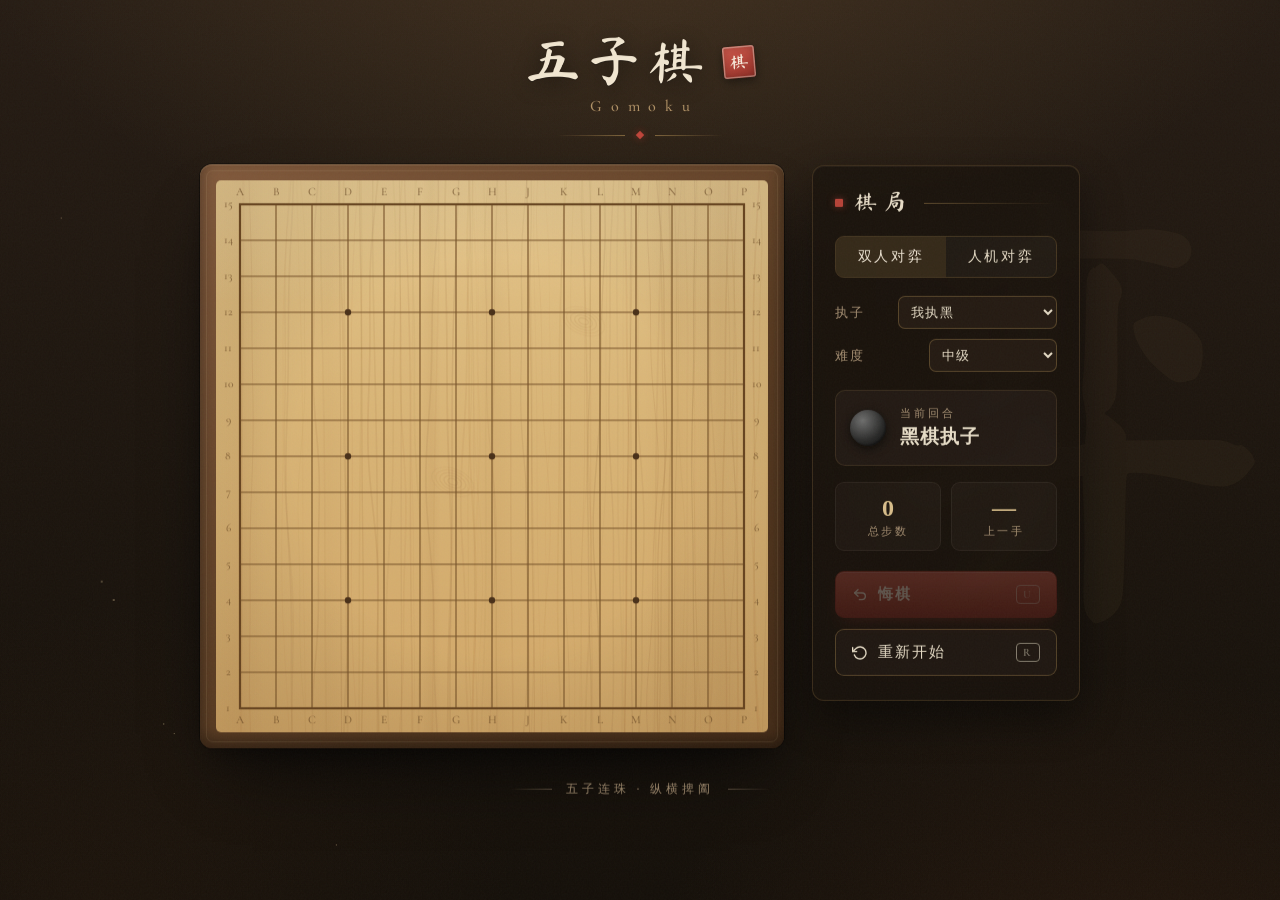
==== index.html @ f5d1ad4b "Add files via upload" ====
<!DOCTYPE html>
<html lang="zh-CN">
<head>
<meta charset="UTF-8">
<meta http-equiv="refresh" content="0; url=gomoku.html">
<title>五子棋 · Gomoku</title>
</head>
<body>
<p>正在加载五子棋游戏… 如未自动跳转，请<a href="gomoku.html">点击此处</a>。</p>
</body>
</html>
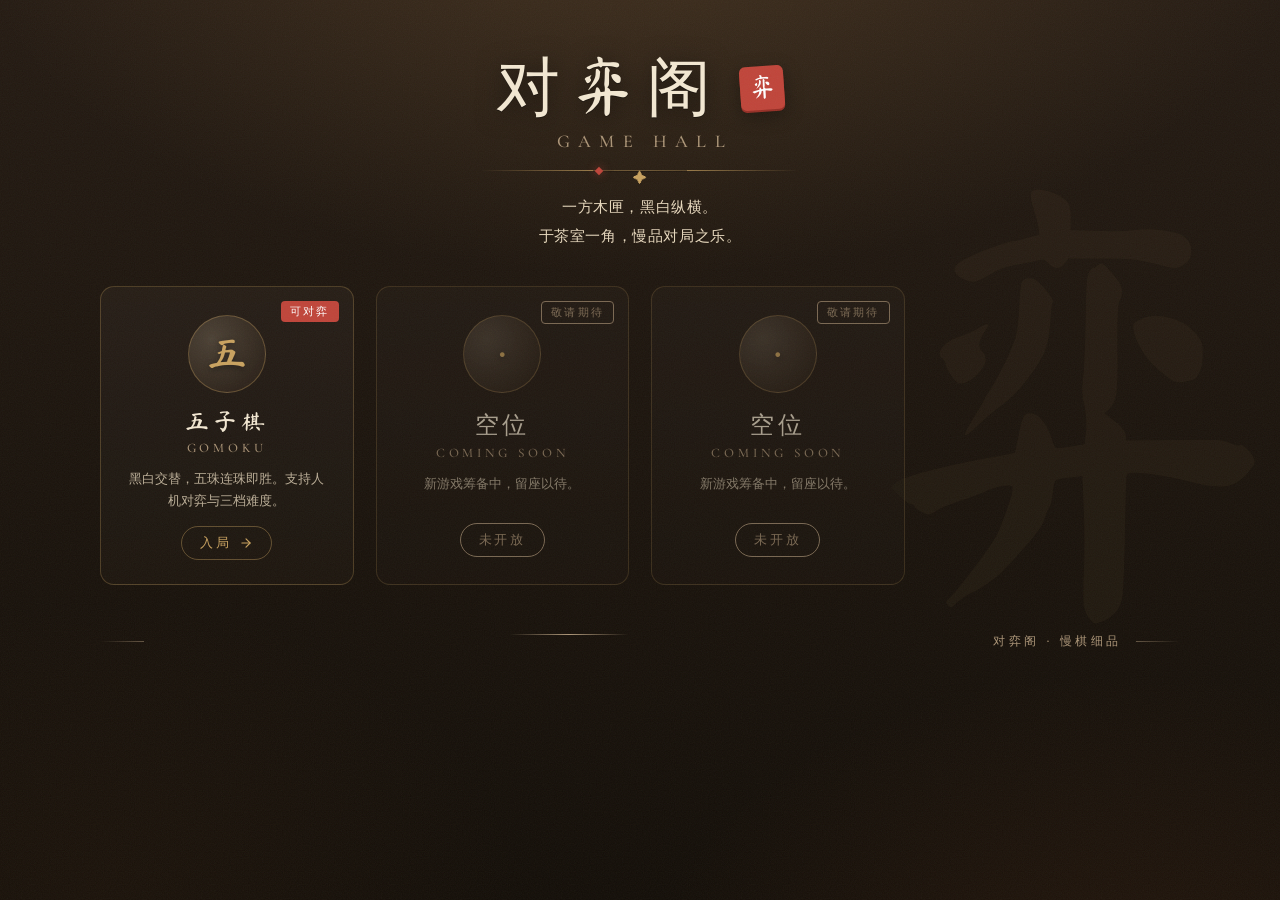
==== commit ee416538: "Add files via upload" ====
--- a/index.html
+++ b/index.html
@@ -2,10 +2,325 @@
 <html lang="zh-CN">
 <head>
 <meta charset="UTF-8">
-<meta http-equiv="refresh" content="0; url=gomoku.html">
-<title>五子棋 · Gomoku</title>
+<meta name="viewport" content="width=device-width, initial-scale=1.0">
+<title>对弈阁 · Game Hall</title>
+<link rel="stylesheet" href="styles.css">
+<style>
+  /* 大厅页专属样式：复用 styles.css 的色板与字体，保持水墨茶室风格 */
+  .hall {
+    position: relative;
+    z-index: 2;
+    width: 100%;
+    max-width: 1080px;
+    margin: 0 auto;
+    padding: 8px 0 40px;
+  }
+
+  .hall-header {
+    text-align: center;
+    margin: 18px 0 8px;
+  }
+  .hall-header .title-row {
+    display: inline-flex;
+    align-items: center;
+    gap: 18px;
+  }
+  .hall-header h1 {
+    font-size: clamp(40px, 7vw, 64px);
+    color: var(--ivory);
+    letter-spacing: 0.18em;
+    line-height: 1;
+  }
+  .hall-header .seal {
+    display: inline-flex;
+    align-items: center;
+    justify-content: center;
+    width: 44px;
+    height: 44px;
+    background: var(--cinnabar);
+    color: #fff;
+    font-family: "Ma Shan Zheng", "STKaiti", serif;
+    font-size: 26px;
+    border-radius: 6px;
+    box-shadow: 0 2px 0 var(--cinnabar-dk), 0 6px 18px rgba(0,0,0,.35);
+    transform: rotate(-4deg);
+  }
+  .hall-header .subtitle {
+    margin-top: 10px;
+    font-size: clamp(14px, 1.6vw, 18px);
+    letter-spacing: 0.45em;
+    color: var(--ivory-dim);
+    text-transform: uppercase;
+  }
+  .hall-header .deco {
+    margin: 18px auto 0;
+    width: 60%;
+    max-width: 320px;
+    height: 1px;
+    background: linear-gradient(90deg, transparent, var(--bronze) 50%, transparent);
+    position: relative;
+  }
+  .hall-header .deco::before {
+    content: "✦";
+    position: absolute;
+    left: 50%;
+    top: 50%;
+    transform: translate(-50%, -50%);
+    background: var(--bg-solid, #1a130c);
+    color: var(--bronze);
+    padding: 0 12px;
+    font-size: 14px;
+  }
+
+  .hall-intro {
+    text-align: center;
+    margin: 22px auto 36px;
+    max-width: 560px;
+    color: var(--ivory-soft);
+    font-size: 15px;
+    line-height: 1.9;
+    letter-spacing: 0.04em;
+  }
+
+  /* — 游戏卡片网格 — */
+  .games-grid {
+    display: grid;
+    grid-template-columns: repeat(auto-fill, minmax(240px, 1fr));
+    gap: 22px;
+    margin-top: 10px;
+  }
+
+  .game-card {
+    position: relative;
+    display: flex;
+    flex-direction: column;
+    align-items: center;
+    padding: 28px 22px 24px;
+    background:
+      linear-gradient(180deg, rgba(247, 230, 196, 0.06), rgba(247, 230, 196, 0.02)),
+      var(--panel);
+    border: 1px solid rgba(201, 162, 95, 0.28);
+    border-radius: 14px;
+    text-decoration: none;
+    color: var(--ivory);
+    cursor: pointer;
+    overflow: hidden;
+    transition: transform .35s cubic-bezier(.2,.7,.2,1), border-color .35s, box-shadow .35s;
+  }
+  .game-card::before {
+    content: "";
+    position: absolute;
+    inset: 0;
+    background: radial-gradient(180px 120px at 50% -10%, rgba(222, 168, 96, 0.18), transparent 70%);
+    opacity: 0;
+    transition: opacity .4s;
+    pointer-events: none;
+  }
+  .game-card:hover {
+    transform: translateY(-4px);
+    border-color: var(--bronze);
+    box-shadow: 0 14px 32px rgba(0,0,0,.4), 0 0 0 1px rgba(201,162,95,.4);
+  }
+  .game-card:hover::before { opacity: 1; }
+
+  .game-card .symbol {
+    width: 78px;
+    height: 78px;
+    display: flex;
+    align-items: center;
+    justify-content: center;
+    border-radius: 50%;
+    background: radial-gradient(circle at 30% 30%, rgba(255,235,200,.18), rgba(40,28,18,.6));
+    border: 1px solid rgba(201,162,95,.35);
+    font-family: "Ma Shan Zheng", "STKaiti", serif;
+    font-size: 40px;
+    color: var(--bronze);
+    margin-bottom: 16px;
+    text-shadow: 0 2px 6px rgba(0,0,0,.4);
+  }
+
+  .game-card .name {
+    font-size: 24px;
+    letter-spacing: 0.15em;
+    margin-bottom: 4px;
+  }
+  .game-card .latin {
+    font-size: 13px;
+    letter-spacing: 0.3em;
+    color: var(--ivory-dim);
+    text-transform: uppercase;
+    margin-bottom: 12px;
+  }
+  .game-card .desc {
+    font-size: 13px;
+    color: var(--ivory-soft);
+    opacity: 0.78;
+    line-height: 1.7;
+    text-align: center;
+    margin-bottom: 14px;
+    min-height: 36px;
+  }
+  .game-card .enter {
+    display: inline-flex;
+    align-items: center;
+    gap: 8px;
+    font-size: 13px;
+    letter-spacing: 0.2em;
+    color: var(--bronze);
+    padding: 7px 18px;
+    border: 1px solid rgba(201,162,95,.4);
+    border-radius: 999px;
+    transition: background .3s, color .3s;
+  }
+  .game-card:hover .enter {
+    background: var(--bronze);
+    color: var(--ink);
+  }
+  .game-card .enter svg {
+    width: 14px;
+    height: 14px;
+  }
+
+  /* 卡片右上角的状态徽章 */
+  .game-card .badge {
+    position: absolute;
+    top: 14px;
+    right: 14px;
+    font-size: 11px;
+    letter-spacing: 0.2em;
+    padding: 3px 9px;
+    border-radius: 4px;
+    background: var(--cinnabar);
+    color: #fff;
+  }
+  .game-card .badge.soon {
+    background: transparent;
+    border: 1px solid var(--ivory-dim);
+    color: var(--ivory-dim);
+  }
+
+  /* 占位卡：未上线游戏 */
+  .game-card.coming {
+    cursor: default;
+    opacity: 0.65;
+  }
+  .game-card.coming:hover {
+    transform: none;
+    border-color: rgba(201, 162, 95, 0.28);
+    box-shadow: none;
+  }
+  .game-card.coming:hover::before { opacity: 0; }
+  .game-card.coming .enter {
+    border-color: var(--ivory-dim);
+    color: var(--ivory-dim);
+  }
+
+  .hall-footer {
+    text-align: center;
+    margin-top: 48px;
+    color: var(--ivory-dim);
+    font-size: 12px;
+    letter-spacing: 0.3em;
+  }
+  .hall-footer .line {
+    display: block;
+    width: 120px;
+    height: 1px;
+    margin: 0 auto 14px;
+    background: linear-gradient(90deg, transparent, var(--ivory-dim), transparent);
+  }
+
+  @media (max-width: 560px) {
+    .games-grid { grid-template-columns: 1fr; }
+    .hall-header h1 { font-size: 44px; }
+  }
+</style>
 </head>
 <body>
-<p>正在加载五子棋游戏… 如未自动跳转，请<a href="gomoku.html">点击此处</a>。</p>
+
+<div class="watermark" aria-hidden="true">弈</div>
+<div class="motes" id="motes" aria-hidden="true"></div>
+<div class="grain" aria-hidden="true"></div>
+
+<main class="hall">
+  <header class="hall-header">
+    <div class="title-row">
+      <h1 class="brush">对弈阁</h1>
+      <span class="seal" aria-hidden="true">弈</span>
+    </div>
+    <div class="subtitle latin">Game Hall</div>
+    <div class="deco"><span></span></div>
+  </header>
+
+  <p class="hall-intro">
+    一方木匣，黑白纵横。<br>
+    于茶室一角，慢品对局之乐。
+  </p>
+
+  <!--
+    游戏入口卡片：
+    · 已上线游戏移除 .coming 类，链接指向对应页面，并将徽章文字改为 "可对弈"
+    · 新增游戏：复制下方 <a class="game-card"> 块，替换 symbol/name/latin/desc/href 即可
+  -->
+  <section class="games-grid" aria-label="游戏列表">
+
+    <a class="game-card" href="gomoku.html">
+      <span class="badge">可对弈</span>
+      <div class="symbol">五</div>
+      <div class="name brush">五子棋</div>
+      <div class="latin">Gomoku</div>
+      <p class="desc">黑白交替，五珠连珠即胜。支持人机对弈与三档难度。</p>
+      <span class="enter">
+        入局
+        <svg viewBox="0 0 24 24" fill="none" stroke="currentColor" stroke-width="2" stroke-linecap="round" stroke-linejoin="round"><path d="M5 12h14"/><path d="m12 5 7 7-7 7"/></svg>
+      </span>
+    </a>
+
+    <a class="game-card coming" href="#" aria-disabled="true">
+      <span class="badge soon">敬请期待</span>
+      <div class="symbol">·</div>
+      <div class="name brush">空位</div>
+      <div class="latin">Coming Soon</div>
+      <p class="desc">新游戏筹备中，留座以待。</p>
+      <span class="enter">未开放</span>
+    </a>
+
+    <a class="game-card coming" href="#" aria-disabled="true">
+      <span class="badge soon">敬请期待</span>
+      <div class="symbol">·</div>
+      <div class="name brush">空位</div>
+      <div class="latin">Coming Soon</div>
+      <p class="desc">新游戏筹备中，留座以待。</p>
+      <span class="enter">未开放</span>
+    </a>
+
+  </section>
+
+  <footer class="hall-footer">
+    <span class="line"></span>
+    对弈阁 · 慢棋细品
+  </footer>
+</main>
+
+<script>
+  // 复用 gomoku.html 的浮尘氛围生成逻辑，保持视觉一致
+  (function () {
+    var motes = document.getElementById('motes');
+    if (!motes) return;
+    var N = 18;
+    for (var i = 0; i < N; i++) {
+      var m = document.createElement('span');
+      m.className = 'mote';
+      var size = 2 + Math.random() * 3;
+      m.style.width = size + 'px';
+      m.style.height = size + 'px';
+      m.style.left = (Math.random() * 100) + '%';
+      m.style.animationDuration = (14 + Math.random() * 16) + 's';
+      m.style.animationDelay = (-Math.random() * 20) + 's';
+      motes.appendChild(m);
+    }
+  })();
+</script>
+
 </body>
 </html>
--- a/styles.css
+++ b/styles.css
@@ -0,0 +1,590 @@
+/* 五子棋样式：由 gomoku.html 内联样式拆分而来（2026-09-28 结构优化） */
+
+/* 本地子集字体：覆盖页面全部中文用字与西文字母/数字，由 css2 text= 参数子集化生成 */
+@font-face {
+  font-family: 'Ma Shan Zheng';
+  font-style: normal;
+  font-weight: 400;
+  font-display: swap;
+  src: url(fonts/mashanzheng-400-0.woff2) format('woff2');
+  unicode-range: U+4e00, U+4e0a, U+4e86, U+4e94, U+4f60, U+518d, U+51fb, U+5229, U+524d, U+52a0, U+52a8, U+53d6, U+5408, U+548c, U+56de, U+5728, U+5904, U+5982, U+59cb, U+5b50, U+5c40, U+5df2, U+5e73, U+5f00, U+5f08, U+5f53, U+5f97, U+603b, U+606d, U+6094, U+620f, U+624b, U+6267, U+636d, U+63e1, U+6570, U+65b0, U+672a, U+6765, U+68cb, U+6a2a, U+6b63-6b65, U+6e38, U+6ee1, U+70b9, U+73e0, U+7535, U+767d, U+76d8, U+7eb5, U+80dc, U+8111, U+81ea, U+83b7, U+8a00, U+8bf7, U+8d62, U+8df3, U+8f6c, U+8f7d, U+8fde, U+91cd, U+9616, U+9ed1;
+}
+@font-face {
+  font-family: 'Cormorant Garamond';
+  font-style: normal;
+  font-weight: 500;
+  font-display: swap;
+  src: url(fonts/cormorant-500-0.woff2) format('woff2');
+  unicode-range: U+30-39, U+41-5a, U+6b, U+6d, U+6f, U+75;
+}
+@font-face {
+  font-family: 'Cormorant Garamond';
+  font-style: normal;
+  font-weight: 600;
+  font-display: swap;
+  src: url(fonts/cormorant-600-1.woff2) format('woff2');
+  unicode-range: U+30-39, U+41-5a, U+6b, U+6d, U+6f, U+75;
+}
+
+* { margin: 0; padding: 0; box-sizing: border-box; }
+
+:root {
+  /* — warm tea-house palette — */
+  --ivory:       #f3e8d2;
+  --ivory-soft:  #e7d8bd;
+  --ivory-dim:   #ad9678;
+  --bronze:      #c9a25f;
+  --cinnabar:    #c0453a;
+  --cinnabar-hi: #d25a4c;
+  --cinnabar-dk: #962f26;
+  --ink:         #2a1c10;
+  --line:        #6f4c26;
+  --panel:       rgba(25, 18, 12, 0.82);
+}
+
+html, body {
+  height: 100%;
+}
+
+body {
+  font-family: "Noto Serif SC", "Songti SC", "STSong", "SimSun", serif;
+  color: var(--ivory);
+  background:
+    radial-gradient(1100px 620px at 50% -12%, rgba(222, 168, 96, 0.17), transparent 62%),
+    radial-gradient(820px 560px at 88% 112%, rgba(158, 82, 42, 0.12), transparent 60%),
+    radial-gradient(700px 500px at 8% 100%, rgba(120, 70, 35, 0.08), transparent 60%),
+    linear-gradient(180deg, #241a12 0%, #1a130c 55%, #130e08 100%);
+  background-attachment: fixed;
+  overflow-x: hidden;
+  user-select: none;
+  -webkit-user-select: none;
+  min-height: 100vh;
+  display: flex;
+  flex-direction: column;
+  align-items: center;
+  padding: 30px 20px 26px;
+}
+
+.brush { font-family: "Ma Shan Zheng", "STKaiti", "KaiTi", serif; font-weight: 400; }
+.latin { font-family: "Cormorant Garamond", Georgia, "Times New Roman", serif; }
+
+/* ---- atmosphere layers ---- */
+.watermark {
+  position: fixed;
+  right: -3vmin;
+  top: 46%;
+  transform: translateY(-50%);
+  font-family: "Ma Shan Zheng", "STKaiti", serif;
+  font-size: 52vmin;
+  line-height: 1;
+  color: rgba(201, 162, 95, 0.05);
+  pointer-events: none;
+  z-index: 0;
+}
+
+.motes {
+  position: fixed;
+  inset: 0;
+  overflow: hidden;
+  pointer-events: none;
+  z-index: 1;
+}
+.mote {
+  position: absolute;
+  top: 102%;
+  border-radius: 50%;
+  background: radial-gradient(circle, rgba(255, 226, 175, 0.9), rgba(255, 210, 150, 0));
+  animation: floatUp linear infinite;
+}
+@keyframes floatUp {
+  0%   { transform: translate(0, 0); opacity: 0; }
+  8%   { opacity: 0.85; }
+  50%  { transform: translate(26px, -55vh); opacity: 0.6; }
+  92%  { opacity: 0.4; }
+  100% { transform: translate(-14px, -108vh); opacity: 0; }
+}
+
+.grain {
+  position: fixed;
+  inset: -60%;
+  width: 220%;
+  height: 220%;
+  pointer-events: none;
+  z-index: 90;
+  opacity: 0.055;
+  background-image: url("data:image/svg+xml,%3Csvg xmlns='http://www.w3.org/2000/svg' width='180' height='180'%3E%3Cfilter id='n'%3E%3CfeTurbulence type='fractalNoise' baseFrequency='0.85' numOctaves='2' stitchTiles='stitch'/%3E%3C/filter%3E%3Crect width='100%25' height='100%25' filter='url(%23n)'/%3E%3C/svg%3E");
+  animation: grainShift 0.9s steps(4) infinite;
+}
+@keyframes grainShift {
+  0%   { transform: translate(0, 0); }
+  25%  { transform: translate(-2%, 3%); }
+  50%  { transform: translate(3%, -2%); }
+  75%  { transform: translate(-3%, -3%); }
+  100% { transform: translate(0, 0); }
+}
+
+header, .game-wrap, footer { position: relative; z-index: 2; }
+
+/* ---- entrance ---- */
+@keyframes riseIn {
+  from { opacity: 0; transform: translateY(18px); }
+  to   { opacity: 1; transform: translateY(0); }
+}
+header         { animation: riseIn 0.85s cubic-bezier(0.22, 0.7, 0.2, 1) 0.05s both; }
+.board-container { animation: riseIn 0.9s cubic-bezier(0.22, 0.7, 0.2, 1) 0.18s both; }
+.panel         { animation: riseIn 0.9s cubic-bezier(0.22, 0.7, 0.2, 1) 0.32s both; }
+footer         { animation: riseIn 0.9s cubic-bezier(0.22, 0.7, 0.2, 1) 0.5s both; }
+
+/* ---- header ---- */
+header { text-align: center; margin-bottom: 26px; }
+
+.title-row {
+  display: flex;
+  align-items: center;
+  justify-content: center;
+  gap: 14px;
+}
+
+h1 {
+  font-size: clamp(38px, 6.5vw, 56px);
+  letter-spacing: 0.1em;
+  color: var(--ivory);
+  text-shadow: 0 3px 24px rgba(0, 0, 0, 0.55), 0 1px 0 rgba(0, 0, 0, 0.4);
+}
+
+.seal-sm {
+  flex-shrink: 0;
+  width: 32px;
+  height: 32px;
+  display: grid;
+  place-items: center;
+  background: linear-gradient(160deg, var(--cinnabar-hi), var(--cinnabar-dk));
+  color: #f8ebdb;
+  font-family: "Ma Shan Zheng", "STKaiti", serif;
+  font-size: 19px;
+  border-radius: 3px;
+  transform: rotate(-5deg);
+  box-shadow:
+    0 3px 10px rgba(0, 0, 0, 0.45),
+    inset 0 0 0 1.5px rgba(248, 235, 219, 0.4),
+    inset 0 0 10px rgba(0, 0, 0, 0.28);
+}
+
+.subtitle {
+  margin-top: 2px;
+  font-size: 16px;
+  font-weight: 500;
+  letter-spacing: 0.55em;
+  margin-left: 0.55em;
+  color: #b39468;
+}
+
+.deco {
+  display: flex;
+  align-items: center;
+  justify-content: center;
+  gap: 12px;
+  margin-top: 16px;
+}
+.deco::before, .deco::after {
+  content: "";
+  width: 70px;
+  height: 1px;
+  background: linear-gradient(90deg, transparent, rgba(201, 162, 95, 0.55));
+}
+.deco::after { background: linear-gradient(90deg, rgba(201, 162, 95, 0.55), transparent); }
+.deco span {
+  width: 6px;
+  height: 6px;
+  background: var(--cinnabar);
+  transform: rotate(45deg);
+  box-shadow: 0 0 8px rgba(192, 69, 58, 0.6);
+}
+
+.game-wrap {
+  display: flex;
+  gap: 28px;
+  align-items: flex-start;
+  flex-wrap: wrap;
+  justify-content: center;
+}
+
+/* ---- board frame (rosewood) ---- */
+.board-container {
+  position: relative;
+  padding: 16px;
+  border-radius: 12px;
+  background: linear-gradient(145deg, #835b3c 0%, #5b3c22 55%, #442b17 100%);
+  box-shadow:
+    0 38px 75px -26px rgba(0, 0, 0, 0.8),
+    0 12px 28px -12px rgba(0, 0, 0, 0.6),
+    inset 0 1px 0 rgba(255, 222, 175, 0.25),
+    inset 0 -7px 16px rgba(0, 0, 0, 0.45),
+    0 0 0 1px rgba(0, 0, 0, 0.45);
+}
+.board-container::before {
+  content: "";
+  position: absolute;
+  inset: 6px;
+  border: 1px solid rgba(255, 226, 180, 0.09);
+  border-radius: 7px;
+  pointer-events: none;
+}
+
+canvas {
+  display: block;
+  cursor: crosshair;
+  border-radius: 5px;
+  width: 552px;
+  max-width: 100%;
+  height: auto;
+}
+
+/* ---- side panel (dark lacquer) ---- */
+.panel {
+  width: 268px;
+  background: var(--panel);
+  border: 1px solid rgba(201, 162, 95, 0.2);
+  border-radius: 12px;
+  padding: 24px 22px;
+  backdrop-filter: blur(10px);
+  -webkit-backdrop-filter: blur(10px);
+  box-shadow:
+    0 18px 44px rgba(0, 0, 0, 0.5),
+    inset 0 1px 0 rgba(255, 235, 200, 0.06);
+}
+
+.panel-head {
+  display: flex;
+  align-items: center;
+  gap: 11px;
+  margin-bottom: 20px;
+}
+.panel-head .mark {
+  width: 8px;
+  height: 8px;
+  background: var(--cinnabar);
+  border-radius: 1px;
+  box-shadow: 0 0 7px rgba(192, 69, 58, 0.55);
+}
+.panel-head h3 {
+  font-size: 23px;
+  letter-spacing: 0.28em;
+  color: var(--ivory);
+}
+.panel-head .line {
+  flex: 1;
+  height: 1px;
+  background: linear-gradient(90deg, rgba(201, 162, 95, 0.4), transparent);
+}
+
+.status-card {
+  display: flex;
+  align-items: center;
+  gap: 14px;
+  padding: 15px 14px;
+  background: rgba(243, 232, 210, 0.04);
+  border: 1px solid rgba(201, 162, 95, 0.15);
+  border-radius: 10px;
+  margin-bottom: 16px;
+}
+
+.stone-indicator {
+  width: 36px;
+  height: 36px;
+  border-radius: 50%;
+  flex-shrink: 0;
+  box-shadow: 0 3px 9px rgba(0, 0, 0, 0.6), inset -1px -1px 2px rgba(0, 0, 0, 0.4);
+}
+.stone-black {
+  background: radial-gradient(circle at 35% 30%, #737373, #2c2c2c 58%, #050505);
+}
+.stone-white {
+  background: radial-gradient(circle at 35% 30%, #ffffff, #ececec 55%, #b4b4b4);
+}
+
+.status-text { flex: 1; min-width: 0; }
+.status-text .label {
+  font-size: 11px;
+  color: var(--ivory-dim);
+  letter-spacing: 0.28em;
+}
+.status-text .value {
+  font-size: 19px;
+  font-weight: 700;
+  margin-top: 3px;
+  letter-spacing: 0.06em;
+}
+
+.stats {
+  display: grid;
+  grid-template-columns: 1fr 1fr;
+  gap: 10px;
+  margin-bottom: 20px;
+}
+.stat-box {
+  text-align: center;
+  padding: 12px 8px 11px;
+  background: rgba(243, 232, 210, 0.03);
+  border: 1px solid rgba(243, 232, 210, 0.06);
+  border-radius: 9px;
+}
+.stat-box .num {
+  font-size: 24px;
+  font-weight: 600;
+  color: #e3c892;
+  line-height: 1.1;
+}
+.stat-box .name {
+  font-size: 11px;
+  color: var(--ivory-dim);
+  letter-spacing: 0.22em;
+  margin-top: 3px;
+}
+
+.controls { display: flex; flex-direction: column; gap: 11px; }
+
+/* ---- 对弈模式切换 ---- */
+.modes {
+  display: flex;
+  margin-bottom: 18px;
+  border: 1px solid rgba(201, 162, 95, 0.25);
+  border-radius: 9px;
+  overflow: hidden;
+}
+.modes .btn {
+  flex: 1;
+  justify-content: center;
+  border: none;
+  border-radius: 0;
+  padding: 11px 6px;
+  font-size: 14px;
+  letter-spacing: 0.18em;
+}
+.modes .btn.active {
+  background: rgba(201, 162, 95, 0.16);
+  color: #fbf2e0;
+}
+
+.ai-opts {
+  display: flex;
+  flex-direction: column;
+  gap: 10px;
+  margin-bottom: 18px;
+}
+.ai-field {
+  display: flex;
+  align-items: center;
+  justify-content: space-between;
+  gap: 10px;
+  font-size: 13px;
+  letter-spacing: 0.12em;
+  color: var(--ivory-dim);
+}
+.ai-field select {
+  flex: 0 0 128px;
+  background: #241a12;
+  color: var(--ivory);
+  border: 1px solid rgba(201, 162, 95, 0.32);
+  border-radius: 7px;
+  padding: 7px 8px;
+  font-family: inherit;
+  font-size: 13px;
+  letter-spacing: 0.1em;
+  outline: none;
+  cursor: pointer;
+}
+.ai-field select:focus { border-color: rgba(201, 162, 95, 0.7); }
+
+.btn {
+  font-family: inherit;
+  font-size: 15px;
+  letter-spacing: 0.14em;
+  padding: 13px 16px;
+  border: 1px solid rgba(201, 162, 95, 0.32);
+  border-radius: 9px;
+  background: rgba(243, 232, 210, 0.03);
+  color: var(--ivory);
+  cursor: pointer;
+  transition: background 0.22s ease, border-color 0.22s ease, color 0.22s ease, transform 0.12s ease, box-shadow 0.22s ease;
+  display: flex;
+  align-items: center;
+  gap: 10px;
+}
+.btn:hover:not(:disabled) {
+  background: rgba(201, 162, 95, 0.11);
+  border-color: rgba(201, 162, 95, 0.65);
+  color: #fbf2e0;
+}
+.btn:active:not(:disabled) { transform: translateY(1px); }
+.btn:disabled { opacity: 0.32; cursor: not-allowed; }
+
+.btn.primary {
+  background: linear-gradient(180deg, var(--cinnabar-hi), var(--cinnabar-dk));
+  border-color: var(--cinnabar-dk);
+  color: #fbeeDE;
+  font-weight: 600;
+  box-shadow:
+    0 8px 18px -8px rgba(192, 69, 58, 0.6),
+    inset 0 1px 0 rgba(255, 255, 255, 0.18);
+}
+.btn.primary:hover:not(:disabled) {
+  background: linear-gradient(180deg, #da6556, #b53d31);
+  border-color: var(--cinnabar-dk);
+  color: #fff6ea;
+}
+
+.btn.center { justify-content: center; }
+
+.icon { display: inline-flex; }
+.icon svg { width: 16px; height: 16px; }
+
+kbd {
+  margin-left: auto;
+  font-family: "Cormorant Garamond", Georgia, serif;
+  font-size: 11px;
+  font-weight: 600;
+  line-height: 1;
+  padding: 3px 6px;
+  border: 1px solid currentColor;
+  border-radius: 4px;
+  opacity: 0.5;
+}
+
+/* ---- win overlay: aged paper ---- */
+.overlay {
+  position: fixed;
+  inset: 0;
+  background: rgba(14, 9, 5, 0.72);
+  backdrop-filter: blur(5px);
+  -webkit-backdrop-filter: blur(5px);
+  display: none;
+  align-items: center;
+  justify-content: center;
+  z-index: 80;
+}
+.overlay.show {
+  display: flex;
+  animation: fadeIn 0.35s ease both;
+}
+@keyframes fadeIn { from { opacity: 0; } to { opacity: 1; } }
+
+.win-card {
+  position: relative;
+  width: min(90vw, 402px);
+  background: linear-gradient(172deg, #f4e8cf 0%, #ecdbb9 55%, #e3cfa6 100%);
+  border: 1px solid #c3ac7d;
+  border-radius: 8px;
+  padding: 44px 44px 38px;
+  text-align: center;
+  box-shadow:
+    0 34px 80px rgba(0, 0, 0, 0.65),
+    0 3px 0 rgba(0, 0, 0, 0.12);
+  animation: paperIn 0.5s cubic-bezier(0.22, 0.8, 0.26, 1) both;
+}
+@keyframes paperIn {
+  from { opacity: 0; transform: translateY(22px) scale(0.97); }
+  to   { opacity: 1; transform: translateY(0) scale(1); }
+}
+.win-card::before {
+  content: "";
+  position: absolute;
+  inset: 9px;
+  border: 1px solid rgba(125, 92, 50, 0.28);
+  border-radius: 4px;
+  pointer-events: none;
+}
+
+.win-card .winner-stone {
+  width: 72px;
+  height: 72px;
+  border-radius: 50%;
+  margin: 2px auto 16px;
+  box-shadow: 0 7px 18px rgba(60, 35, 10, 0.4);
+}
+.win-card .winner-stone.stone-white {
+  box-shadow: 0 7px 18px rgba(60, 35, 10, 0.3), inset 0 0 0 1px rgba(90, 60, 25, 0.18);
+}
+
+.win-card h2 {
+  position: relative;
+  font-size: 38px;
+  letter-spacing: 0.14em;
+  color: #33241a;
+  margin-bottom: 8px;
+}
+
+.win-card p {
+  color: #7d6847;
+  font-size: 13.5px;
+  letter-spacing: 0.12em;
+  margin-bottom: 26px;
+}
+
+.win-card .btn {
+  width: 100%;
+  justify-content: center;
+}
+
+.stamp {
+  position: absolute;
+  top: -24px;
+  right: -22px;
+  width: 64px;
+  height: 64px;
+  border-radius: 4px;
+  background: linear-gradient(160deg, var(--cinnabar-hi), var(--cinnabar-dk));
+  color: #f8ebdb;
+  display: grid;
+  place-items: center;
+  font-family: "Ma Shan Zheng", "STKaiti", serif;
+  font-size: 33px;
+  transform: rotate(9deg);
+  box-shadow:
+    0 8px 20px rgba(0, 0, 0, 0.4),
+    inset 0 0 0 2px rgba(248, 235, 219, 0.38),
+    inset 0 0 14px rgba(0, 0, 0, 0.3);
+  opacity: 0;
+  animation: stampIn 0.5s cubic-bezier(0.2, 1.5, 0.4, 1) 0.55s forwards;
+}
+@keyframes stampIn {
+  0%   { opacity: 0; transform: rotate(9deg) scale(2.5); }
+  55%  { opacity: 1; transform: rotate(9deg) scale(0.88); }
+  100% { opacity: 1; transform: rotate(9deg) scale(1); }
+}
+
+/* ---- footer ---- */
+footer {
+  margin-top: 30px;
+  display: flex;
+  align-items: center;
+  gap: 14px;
+  color: var(--ivory-dim);
+  font-size: 12px;
+  letter-spacing: 0.32em;
+}
+footer::before, footer::after {
+  content: "";
+  width: 44px;
+  height: 1px;
+  background: linear-gradient(90deg, transparent, rgba(173, 150, 120, 0.5));
+}
+footer::after { background: linear-gradient(90deg, rgba(173, 150, 120, 0.5), transparent); }
+
+@media (max-width: 720px) {
+  body { padding-top: 22px; }
+  .game-wrap { flex-direction: column; align-items: center; gap: 20px; }
+  .panel { width: min(540px, 94vw); }
+  canvas { width: min(92vw, 552px); height: auto; }
+  .stamp { width: 54px; height: 54px; font-size: 28px; }
+}
+
+@media (prefers-reduced-motion: reduce) {
+  *, *::before, *::after {
+    animation-duration: 0.001s !important;
+    animation-iteration-count: 1 !important;
+    transition-duration: 0.001s !important;
+  }
+  .motes { display: none; }
+  .stamp { opacity: 1; }
+}
